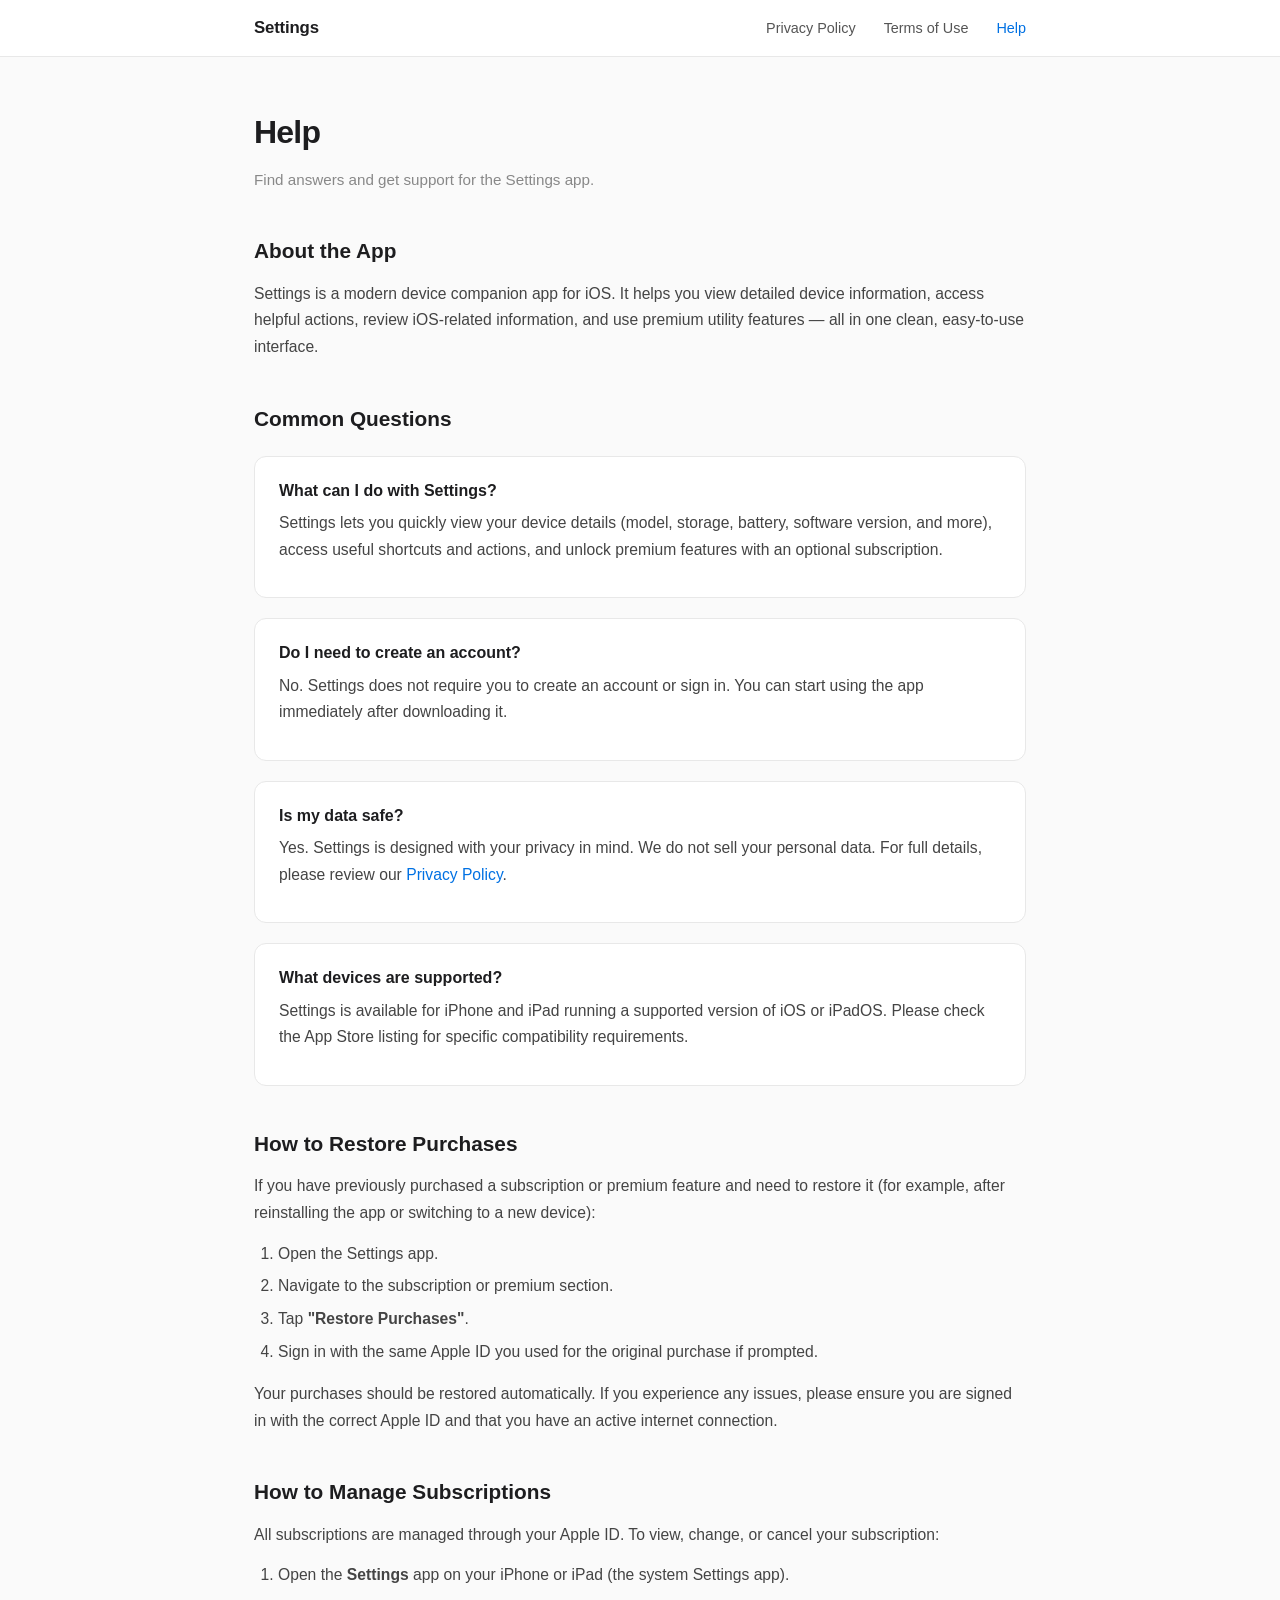
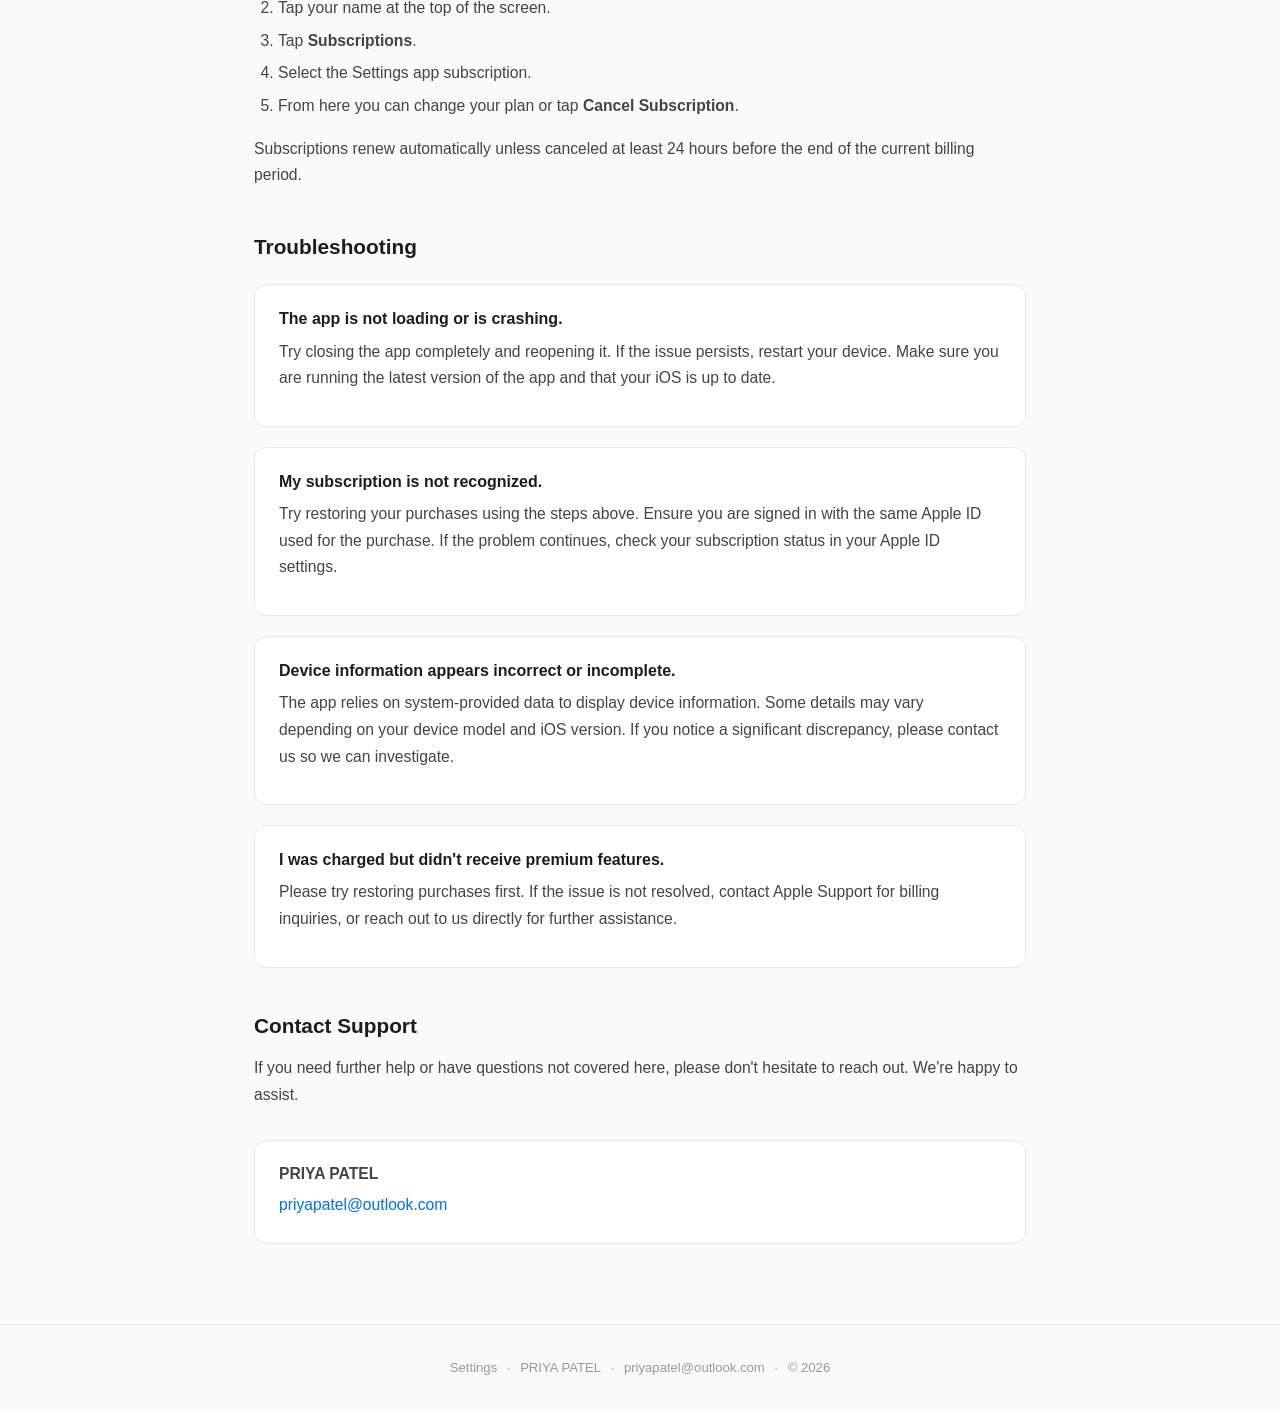
==== help.html @ b26c0532 "Add legal and help pages for Settings iOS app Static site with Privacy Policy, Terms of Use, Help, a" ====
<!DOCTYPE html>
<html lang="en">
<head>
  <meta charset="UTF-8">
  <meta name="viewport" content="width=device-width, initial-scale=1.0">
  <title>Help — Settings</title>
  <meta name="description" content="Help and support for the Settings iOS app by PRIYA PATEL.">
  <link rel="stylesheet" href="styles.css">
</head>
<body>

  <nav class="site-nav">
    <div class="nav-inner">
      <span class="brand">Settings</span>
      <ul class="nav-links">
        <li><a href="privacy.html">Privacy Policy</a></li>
        <li><a href="terms.html">Terms of Use</a></li>
        <li><a href="help.html" class="active">Help</a></li>
      </ul>
    </div>
  </nav>

  <main class="page">
    <h1>Help</h1>
    <p class="subtitle">Find answers and get support for the Settings app.</p>

    <h2>About the App</h2>
    <p>Settings is a modern device companion app for iOS. It helps you view detailed device information, access helpful actions, review iOS-related information, and use premium utility features — all in one clean, easy-to-use interface.</p>

    <h2>Common Questions</h2>

    <div class="faq-item">
      <strong>What can I do with Settings?</strong>
      <p>Settings lets you quickly view your device details (model, storage, battery, software version, and more), access useful shortcuts and actions, and unlock premium features with an optional subscription.</p>
    </div>

    <div class="faq-item">
      <strong>Do I need to create an account?</strong>
      <p>No. Settings does not require you to create an account or sign in. You can start using the app immediately after downloading it.</p>
    </div>

    <div class="faq-item">
      <strong>Is my data safe?</strong>
      <p>Yes. Settings is designed with your privacy in mind. We do not sell your personal data. For full details, please review our <a href="privacy.html">Privacy Policy</a>.</p>
    </div>

    <div class="faq-item">
      <strong>What devices are supported?</strong>
      <p>Settings is available for iPhone and iPad running a supported version of iOS or iPadOS. Please check the App Store listing for specific compatibility requirements.</p>
    </div>

    <h2>How to Restore Purchases</h2>
    <p>If you have previously purchased a subscription or premium feature and need to restore it (for example, after reinstalling the app or switching to a new device):</p>
    <ol>
      <li>Open the Settings app.</li>
      <li>Navigate to the subscription or premium section.</li>
      <li>Tap <strong>"Restore Purchases"</strong>.</li>
      <li>Sign in with the same Apple ID you used for the original purchase if prompted.</li>
    </ol>
    <p>Your purchases should be restored automatically. If you experience any issues, please ensure you are signed in with the correct Apple ID and that you have an active internet connection.</p>

    <h2>How to Manage Subscriptions</h2>
    <p>All subscriptions are managed through your Apple ID. To view, change, or cancel your subscription:</p>
    <ol>
      <li>Open the <strong>Settings</strong> app on your iPhone or iPad (the system Settings app).</li>
      <li>Tap your name at the top of the screen.</li>
      <li>Tap <strong>Subscriptions</strong>.</li>
      <li>Select the Settings app subscription.</li>
      <li>From here you can change your plan or tap <strong>Cancel Subscription</strong>.</li>
    </ol>
    <p>Subscriptions renew automatically unless canceled at least 24 hours before the end of the current billing period.</p>

    <h2>Troubleshooting</h2>

    <div class="faq-item">
      <strong>The app is not loading or is crashing.</strong>
      <p>Try closing the app completely and reopening it. If the issue persists, restart your device. Make sure you are running the latest version of the app and that your iOS is up to date.</p>
    </div>

    <div class="faq-item">
      <strong>My subscription is not recognized.</strong>
      <p>Try restoring your purchases using the steps above. Ensure you are signed in with the same Apple ID used for the purchase. If the problem continues, check your subscription status in your Apple ID settings.</p>
    </div>

    <div class="faq-item">
      <strong>Device information appears incorrect or incomplete.</strong>
      <p>The app relies on system-provided data to display device information. Some details may vary depending on your device model and iOS version. If you notice a significant discrepancy, please contact us so we can investigate.</p>
    </div>

    <div class="faq-item">
      <strong>I was charged but didn't receive premium features.</strong>
      <p>Please try restoring purchases first. If the issue is not resolved, contact Apple Support for billing inquiries, or reach out to us directly for further assistance.</p>
    </div>

    <h2>Contact Support</h2>
    <p>If you need further help or have questions not covered here, please don't hesitate to reach out. We're happy to assist.</p>
    <div class="contact-box">
      <p><strong>PRIYA PATEL</strong></p>
      <p><a href="mailto:priyapatel@outlook.com">priyapatel@outlook.com</a></p>
    </div>
  </main>

  <footer class="site-footer">
    <span>Settings</span> &middot;
    <span>PRIYA PATEL</span> &middot;
    <span><a href="mailto:priyapatel@outlook.com">priyapatel@outlook.com</a></span> &middot;
    <span>&copy; 2026</span>
  </footer>

</body>
</html>
---- styles.css ----
/* ===== Settings — Legal & Help Site ===== */

*,
*::before,
*::after {
  margin: 0;
  padding: 0;
  box-sizing: border-box;
}

html {
  font-size: 16px;
  -webkit-text-size-adjust: 100%;
}

body {
  font-family: -apple-system, BlinkMacSystemFont, "Segoe UI", Roboto,
    Helvetica, Arial, sans-serif, "Apple Color Emoji", "Segoe UI Emoji";
  color: #1d1d1f;
  background: #fafafa;
  line-height: 1.7;
  -webkit-font-smoothing: antialiased;
}

a {
  color: #0071e3;
  text-decoration: none;
}

a:hover {
  text-decoration: underline;
}

/* ---- Navigation ---- */

.site-nav {
  position: sticky;
  top: 0;
  z-index: 100;
  background: rgba(255, 255, 255, 0.92);
  backdrop-filter: blur(12px);
  -webkit-backdrop-filter: blur(12px);
  border-bottom: 1px solid #e8e8e8;
}

.site-nav .nav-inner {
  max-width: 820px;
  margin: 0 auto;
  padding: 0 24px;
  display: flex;
  align-items: center;
  justify-content: space-between;
  height: 56px;
}

.site-nav .brand {
  font-weight: 700;
  font-size: 1.05rem;
  color: #1d1d1f;
  letter-spacing: -0.01em;
}

.site-nav .nav-links {
  display: flex;
  gap: 28px;
  list-style: none;
}

.site-nav .nav-links a {
  font-size: 0.9rem;
  font-weight: 500;
  color: #555;
  transition: color 0.2s;
  padding: 6px 0;
}

.site-nav .nav-links a:hover,
.site-nav .nav-links a.active {
  color: #0071e3;
  text-decoration: none;
}

/* ---- Main content ---- */

.page {
  max-width: 820px;
  margin: 0 auto;
  padding: 48px 24px 80px;
}

.page h1 {
  font-size: 2rem;
  font-weight: 700;
  letter-spacing: -0.025em;
  margin-bottom: 8px;
  color: #1d1d1f;
}

.page .subtitle {
  font-size: 0.95rem;
  color: #888;
  margin-bottom: 40px;
}

.page h2 {
  font-size: 1.3rem;
  font-weight: 650;
  margin-top: 40px;
  margin-bottom: 12px;
  color: #1d1d1f;
}

.page h3 {
  font-size: 1.05rem;
  font-weight: 600;
  margin-top: 28px;
  margin-bottom: 8px;
}

.page p,
.page li {
  font-size: 0.98rem;
  color: #444;
  margin-bottom: 14px;
}

.page ul,
.page ol {
  padding-left: 24px;
  margin-bottom: 16px;
}

.page li {
  margin-bottom: 6px;
}

.page .contact-box {
  margin-top: 32px;
  padding: 20px 24px;
  background: #fff;
  border: 1px solid #e8e8e8;
  border-radius: 12px;
}

.page .contact-box p {
  margin-bottom: 4px;
}

/* ---- FAQ / Help cards ---- */

.faq-item {
  margin-top: 20px;
  padding: 20px 24px;
  background: #fff;
  border: 1px solid #e8e8e8;
  border-radius: 12px;
}

.faq-item strong {
  display: block;
  margin-bottom: 6px;
  color: #1d1d1f;
}

/* ---- Index hero ---- */

.hero {
  text-align: center;
  padding: 80px 24px 48px;
}

.hero h1 {
  font-size: 2.4rem;
  margin-bottom: 12px;
}

.hero p {
  font-size: 1.05rem;
  color: #666;
  max-width: 520px;
  margin: 0 auto 40px;
}

.card-grid {
  display: grid;
  grid-template-columns: repeat(auto-fit, minmax(220px, 1fr));
  gap: 20px;
  max-width: 820px;
  margin: 0 auto;
  padding: 0 24px 80px;
}

.card {
  background: #fff;
  border: 1px solid #e8e8e8;
  border-radius: 14px;
  padding: 28px 24px;
  text-align: center;
  transition: box-shadow 0.2s, transform 0.2s;
}

.card:hover {
  box-shadow: 0 4px 20px rgba(0, 0, 0, 0.06);
  transform: translateY(-2px);
}

.card h2 {
  font-size: 1.15rem;
  margin-bottom: 8px;
  color: #1d1d1f;
}

.card p {
  font-size: 0.9rem;
  color: #666;
  margin-bottom: 16px;
}

.card .btn {
  display: inline-block;
  padding: 10px 22px;
  font-size: 0.88rem;
  font-weight: 600;
  color: #fff;
  background: #0071e3;
  border-radius: 8px;
  transition: background 0.2s;
}

.card .btn:hover {
  background: #005bb5;
  text-decoration: none;
}

/* ---- Footer ---- */

.site-footer {
  text-align: center;
  padding: 32px 24px;
  font-size: 0.82rem;
  color: #999;
  border-top: 1px solid #e8e8e8;
}

.site-footer span {
  display: inline-block;
  margin: 0 6px;
}

.site-footer a {
  color: #999;
}

.site-footer a:hover {
  color: #0071e3;
}

/* ---- Responsive ---- */

@media (max-width: 600px) {
  .site-nav .nav-inner {
    flex-direction: column;
    height: auto;
    padding: 12px 20px;
    gap: 8px;
  }

  .site-nav .nav-links {
    gap: 20px;
  }

  .site-nav .nav-links a {
    font-size: 0.85rem;
  }

  .page {
    padding: 32px 20px 60px;
  }

  .page h1 {
    font-size: 1.6rem;
  }

  .hero {
    padding: 48px 20px 32px;
  }

  .hero h1 {
    font-size: 1.8rem;
  }

  .card-grid {
    padding: 0 20px 60px;
  }
}
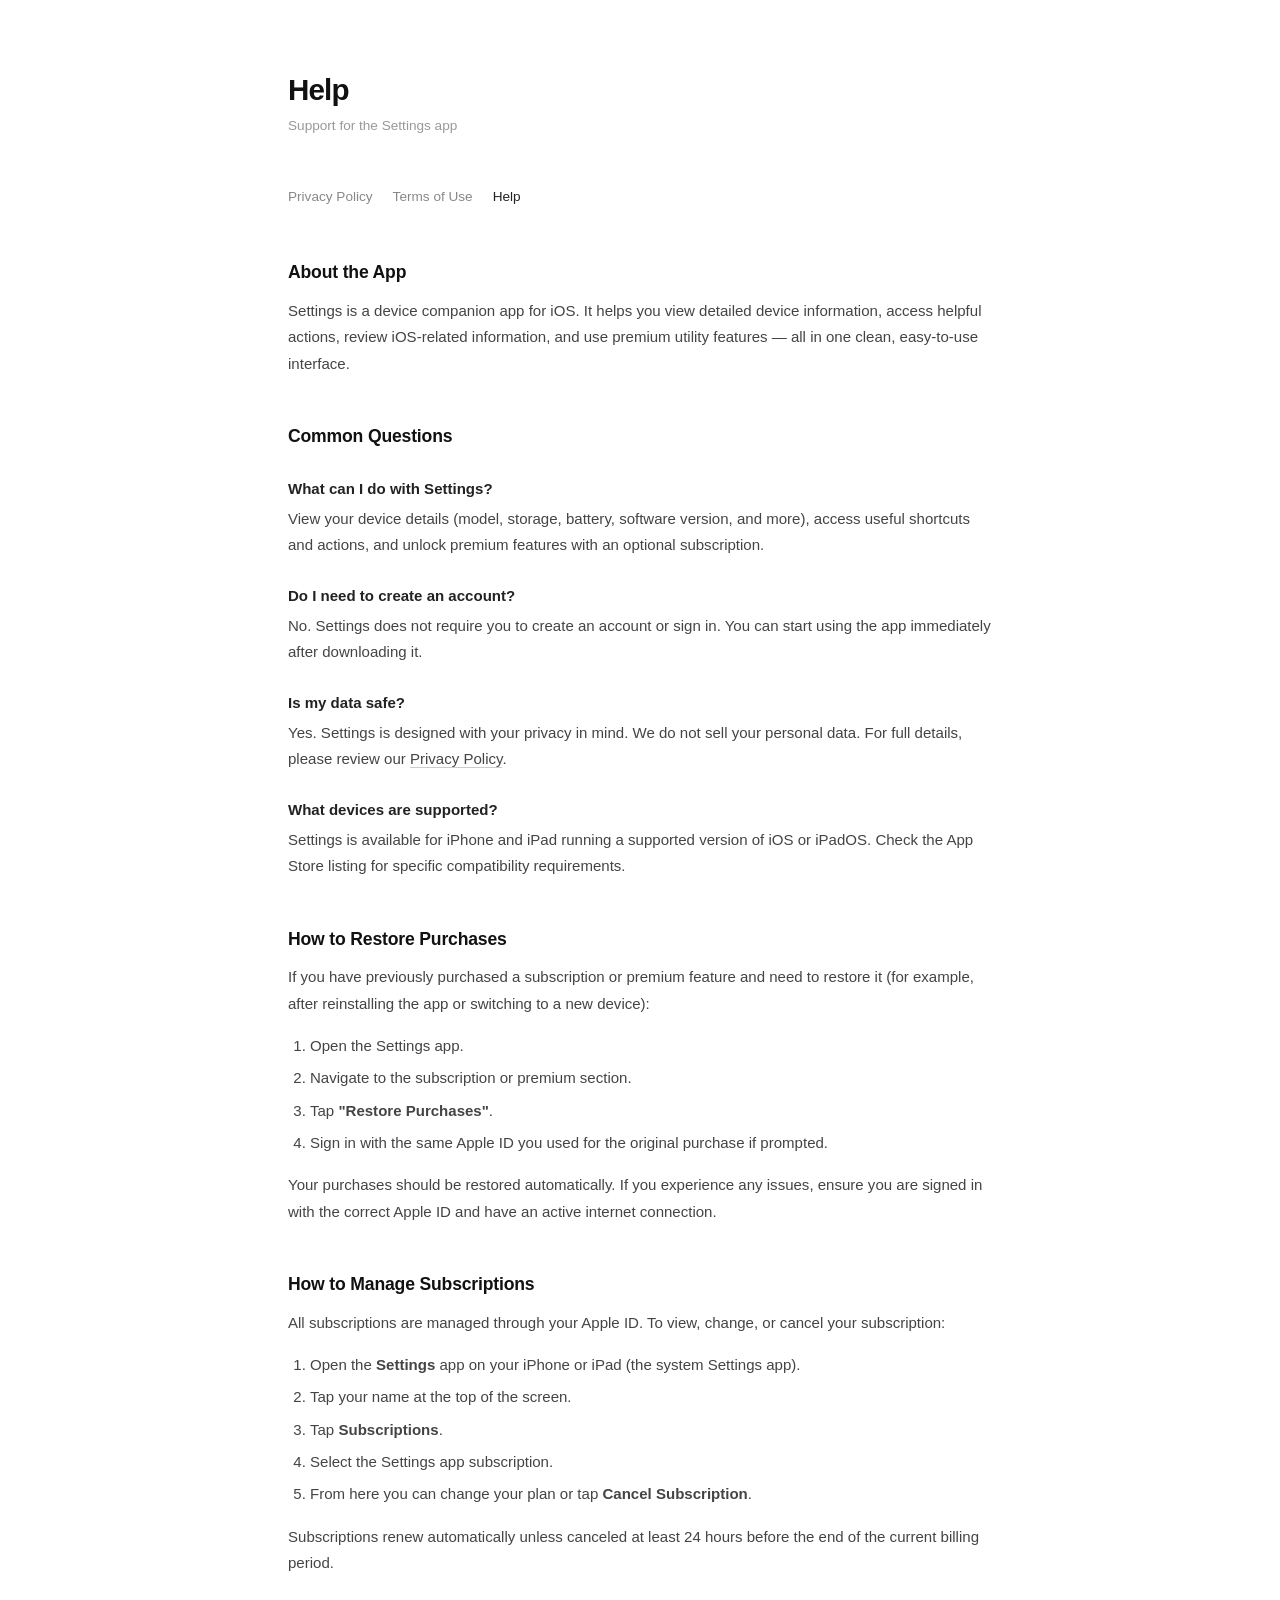
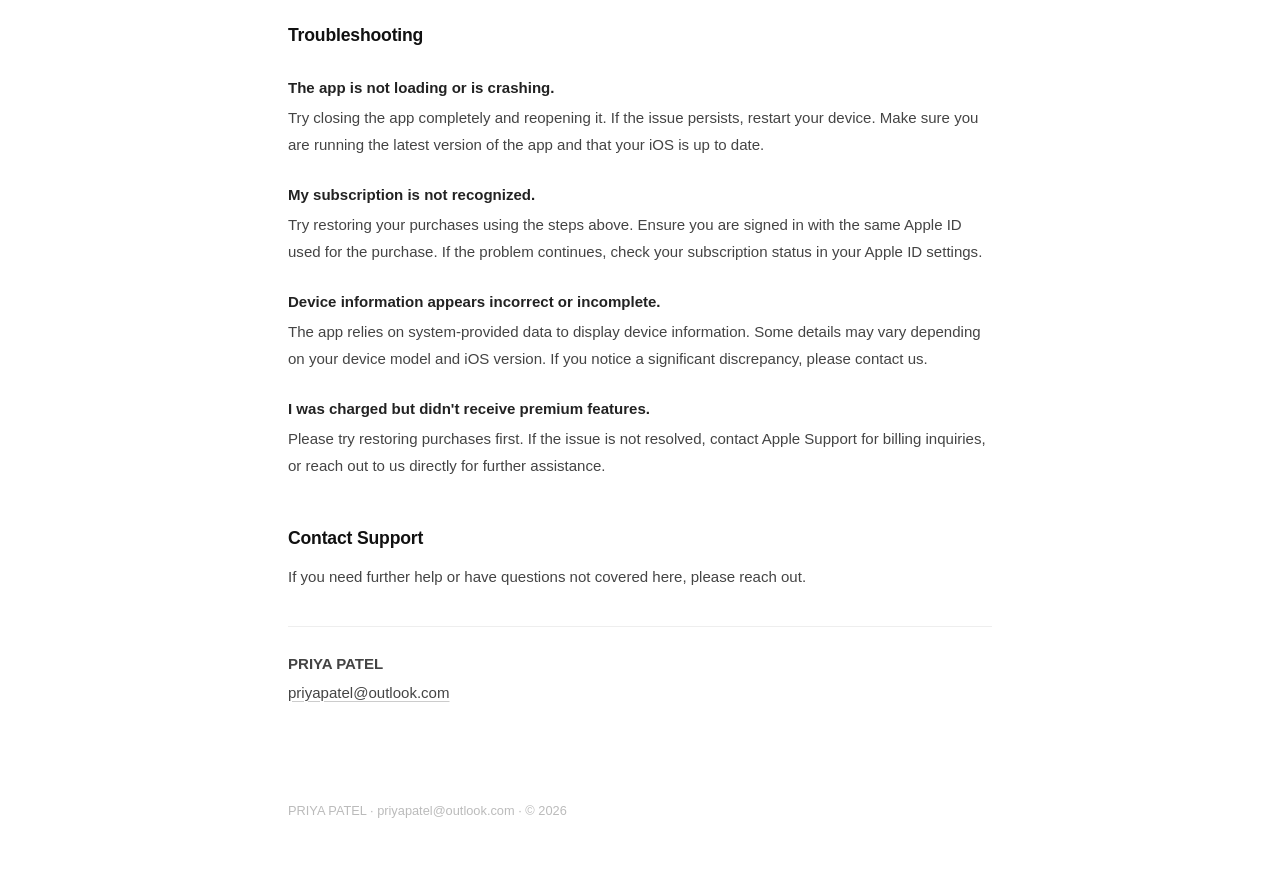
==== commit 5962b31c: "Redesign site with minimal premium aesthetic Remove nav bar, hero section, and heavy branding. Repla" ====
--- a/help.html
+++ b/help.html
@@ -9,45 +9,34 @@
 </head>
 <body>
 
-  <nav class="site-nav">
-    <div class="nav-inner">
-      <span class="brand">Settings</span>
-      <ul class="nav-links">
-        <li><a href="privacy.html">Privacy Policy</a></li>
-        <li><a href="terms.html">Terms of Use</a></li>
-        <li><a href="help.html" class="active">Help</a></li>
-      </ul>
-    </div>
-  </nav>
-
   <main class="page">
     <h1>Help</h1>
-    <p class="subtitle">Find answers and get support for the Settings app.</p>
+    <p class="meta">Support for the Settings app</p>
+
+    <nav class="page-links">
+      <a href="privacy.html">Privacy Policy</a>
+      <a href="terms.html">Terms of Use</a>
+      <a href="help.html" class="current">Help</a>
+    </nav>
 
     <h2>About the App</h2>
-    <p>Settings is a modern device companion app for iOS. It helps you view detailed device information, access helpful actions, review iOS-related information, and use premium utility features — all in one clean, easy-to-use interface.</p>
+    <p>Settings is a device companion app for iOS. It helps you view detailed device information, access helpful actions, review iOS-related information, and use premium utility features — all in one clean, easy-to-use interface.</p>
 
     <h2>Common Questions</h2>
 
-    <div class="faq-item">
-      <strong>What can I do with Settings?</strong>
-      <p>Settings lets you quickly view your device details (model, storage, battery, software version, and more), access useful shortcuts and actions, and unlock premium features with an optional subscription.</p>
-    </div>
+    <dl class="faq">
+      <dt>What can I do with Settings?</dt>
+      <dd>View your device details (model, storage, battery, software version, and more), access useful shortcuts and actions, and unlock premium features with an optional subscription.</dd>
 
-    <div class="faq-item">
-      <strong>Do I need to create an account?</strong>
-      <p>No. Settings does not require you to create an account or sign in. You can start using the app immediately after downloading it.</p>
-    </div>
+      <dt>Do I need to create an account?</dt>
+      <dd>No. Settings does not require you to create an account or sign in. You can start using the app immediately after downloading it.</dd>
 
-    <div class="faq-item">
-      <strong>Is my data safe?</strong>
-      <p>Yes. Settings is designed with your privacy in mind. We do not sell your personal data. For full details, please review our <a href="privacy.html">Privacy Policy</a>.</p>
-    </div>
+      <dt>Is my data safe?</dt>
+      <dd>Yes. Settings is designed with your privacy in mind. We do not sell your personal data. For full details, please review our <a href="privacy.html">Privacy Policy</a>.</dd>
 
-    <div class="faq-item">
-      <strong>What devices are supported?</strong>
-      <p>Settings is available for iPhone and iPad running a supported version of iOS or iPadOS. Please check the App Store listing for specific compatibility requirements.</p>
-    </div>
+      <dt>What devices are supported?</dt>
+      <dd>Settings is available for iPhone and iPad running a supported version of iOS or iPadOS. Check the App Store listing for specific compatibility requirements.</dd>
+    </dl>
 
     <h2>How to Restore Purchases</h2>
     <p>If you have previously purchased a subscription or premium feature and need to restore it (for example, after reinstalling the app or switching to a new device):</p>
@@ -57,7 +46,7 @@
       <li>Tap <strong>"Restore Purchases"</strong>.</li>
       <li>Sign in with the same Apple ID you used for the original purchase if prompted.</li>
     </ol>
-    <p>Your purchases should be restored automatically. If you experience any issues, please ensure you are signed in with the correct Apple ID and that you have an active internet connection.</p>
+    <p>Your purchases should be restored automatically. If you experience any issues, ensure you are signed in with the correct Apple ID and have an active internet connection.</p>
 
     <h2>How to Manage Subscriptions</h2>
     <p>All subscriptions are managed through your Apple ID. To view, change, or cancel your subscription:</p>
@@ -72,39 +61,30 @@
 
     <h2>Troubleshooting</h2>
 
-    <div class="faq-item">
-      <strong>The app is not loading or is crashing.</strong>
-      <p>Try closing the app completely and reopening it. If the issue persists, restart your device. Make sure you are running the latest version of the app and that your iOS is up to date.</p>
-    </div>
+    <dl class="faq">
+      <dt>The app is not loading or is crashing.</dt>
+      <dd>Try closing the app completely and reopening it. If the issue persists, restart your device. Make sure you are running the latest version of the app and that your iOS is up to date.</dd>
 
-    <div class="faq-item">
-      <strong>My subscription is not recognized.</strong>
-      <p>Try restoring your purchases using the steps above. Ensure you are signed in with the same Apple ID used for the purchase. If the problem continues, check your subscription status in your Apple ID settings.</p>
-    </div>
+      <dt>My subscription is not recognized.</dt>
+      <dd>Try restoring your purchases using the steps above. Ensure you are signed in with the same Apple ID used for the purchase. If the problem continues, check your subscription status in your Apple ID settings.</dd>
 
-    <div class="faq-item">
-      <strong>Device information appears incorrect or incomplete.</strong>
-      <p>The app relies on system-provided data to display device information. Some details may vary depending on your device model and iOS version. If you notice a significant discrepancy, please contact us so we can investigate.</p>
-    </div>
+      <dt>Device information appears incorrect or incomplete.</dt>
+      <dd>The app relies on system-provided data to display device information. Some details may vary depending on your device model and iOS version. If you notice a significant discrepancy, please contact us.</dd>
 
-    <div class="faq-item">
-      <strong>I was charged but didn't receive premium features.</strong>
-      <p>Please try restoring purchases first. If the issue is not resolved, contact Apple Support for billing inquiries, or reach out to us directly for further assistance.</p>
-    </div>
+      <dt>I was charged but didn't receive premium features.</dt>
+      <dd>Please try restoring purchases first. If the issue is not resolved, contact Apple Support for billing inquiries, or reach out to us directly for further assistance.</dd>
+    </dl>
 
     <h2>Contact Support</h2>
-    <p>If you need further help or have questions not covered here, please don't hesitate to reach out. We're happy to assist.</p>
-    <div class="contact-box">
+    <p>If you need further help or have questions not covered here, please reach out.</p>
+    <div class="contact">
       <p><strong>PRIYA PATEL</strong></p>
       <p><a href="mailto:priyapatel@outlook.com">priyapatel@outlook.com</a></p>
     </div>
   </main>
 
-  <footer class="site-footer">
-    <span>Settings</span> &middot;
-    <span>PRIYA PATEL</span> &middot;
-    <span><a href="mailto:priyapatel@outlook.com">priyapatel@outlook.com</a></span> &middot;
-    <span>&copy; 2026</span>
+  <footer class="footer">
+    PRIYA PATEL<span class="footer-sep"></span><a href="mailto:priyapatel@outlook.com">priyapatel@outlook.com</a><span class="footer-sep"></span>&copy; 2026
   </footer>
 
 </body>
--- a/styles.css
+++ b/styles.css
@@ -1,4 +1,4 @@
-/* ===== Settings — Legal & Help Site ===== */
+/* ===== Minimal Legal Site ===== */
 
 *,
 *::before,
@@ -16,280 +16,235 @@
 body {
   font-family: -apple-system, BlinkMacSystemFont, "Segoe UI", Roboto,
     Helvetica, Arial, sans-serif, "Apple Color Emoji", "Segoe UI Emoji";
-  color: #1d1d1f;
-  background: #fafafa;
-  line-height: 1.7;
+  color: #222;
+  background: #fff;
+  line-height: 1.75;
   -webkit-font-smoothing: antialiased;
+  -moz-osx-font-smoothing: grayscale;
 }
 
 a {
-  color: #0071e3;
+  color: #222;
+  text-decoration-color: #ccc;
+  text-underline-offset: 3px;
+  transition: text-decoration-color 0.2s;
+}
+
+a:hover {
+  text-decoration-color: #222;
+}
+
+/* ---- Page container ---- */
+
+.page {
+  max-width: 760px;
+  margin: 0 auto;
+  padding: 72px 28px 60px;
+}
+
+.page h1 {
+  font-size: 1.85rem;
+  font-weight: 680;
+  letter-spacing: -0.03em;
+  line-height: 1.2;
+  color: #111;
+  margin-bottom: 6px;
+}
+
+.page .meta {
+  font-size: 0.85rem;
+  color: #999;
+  margin-bottom: 48px;
+}
+
+/* ---- Nav links row ---- */
+
+.page-links {
+  display: flex;
+  gap: 20px;
+  margin-bottom: 48px;
+  font-size: 0.85rem;
+}
+
+.page-links a {
+  color: #888;
   text-decoration: none;
-}
-
-a:hover {
-  text-decoration: underline;
-}
-
-/* ---- Navigation ---- */
-
-.site-nav {
-  position: sticky;
-  top: 0;
-  z-index: 100;
-  background: rgba(255, 255, 255, 0.92);
-  backdrop-filter: blur(12px);
-  -webkit-backdrop-filter: blur(12px);
-  border-bottom: 1px solid #e8e8e8;
-}
-
-.site-nav .nav-inner {
-  max-width: 820px;
-  margin: 0 auto;
-  padding: 0 24px;
-  display: flex;
-  align-items: center;
-  justify-content: space-between;
-  height: 56px;
-}
-
-.site-nav .brand {
-  font-weight: 700;
-  font-size: 1.05rem;
-  color: #1d1d1f;
+  transition: color 0.2s;
+}
+
+.page-links a:hover {
+  color: #222;
+}
+
+.page-links a.current {
+  color: #222;
+  font-weight: 500;
+}
+
+/* ---- Section headings ---- */
+
+.page h2 {
+  font-size: 1.1rem;
+  font-weight: 620;
+  color: #111;
+  margin-top: 44px;
+  margin-bottom: 10px;
   letter-spacing: -0.01em;
 }
 
-.site-nav .nav-links {
-  display: flex;
-  gap: 28px;
-  list-style: none;
-}
-
-.site-nav .nav-links a {
-  font-size: 0.9rem;
-  font-weight: 500;
-  color: #555;
-  transition: color 0.2s;
-  padding: 6px 0;
-}
-
-.site-nav .nav-links a:hover,
-.site-nav .nav-links a.active {
-  color: #0071e3;
-  text-decoration: none;
-}
-
-/* ---- Main content ---- */
-
-.page {
-  max-width: 820px;
-  margin: 0 auto;
-  padding: 48px 24px 80px;
-}
-
-.page h1 {
-  font-size: 2rem;
-  font-weight: 700;
-  letter-spacing: -0.025em;
-  margin-bottom: 8px;
-  color: #1d1d1f;
-}
-
-.page .subtitle {
+.page h3 {
   font-size: 0.95rem;
-  color: #888;
-  margin-bottom: 40px;
-}
-
-.page h2 {
-  font-size: 1.3rem;
-  font-weight: 650;
-  margin-top: 40px;
-  margin-bottom: 12px;
-  color: #1d1d1f;
-}
-
-.page h3 {
-  font-size: 1.05rem;
   font-weight: 600;
+  color: #333;
   margin-top: 28px;
-  margin-bottom: 8px;
-}
-
-.page p,
-.page li {
-  font-size: 0.98rem;
-  color: #444;
-  margin-bottom: 14px;
+  margin-bottom: 6px;
+}
+
+/* ---- Body text ---- */
+
+.page p {
+  font-size: 0.94rem;
+  color: #444;
+  margin-bottom: 16px;
 }
 
 .page ul,
 .page ol {
-  padding-left: 24px;
+  padding-left: 22px;
   margin-bottom: 16px;
 }
 
 .page li {
+  font-size: 0.94rem;
+  color: #444;
   margin-bottom: 6px;
 }
 
-.page .contact-box {
-  margin-top: 32px;
-  padding: 20px 24px;
-  background: #fff;
-  border: 1px solid #e8e8e8;
-  border-radius: 12px;
-}
-
-.page .contact-box p {
+/* ---- Contact block ---- */
+
+.contact {
+  margin-top: 36px;
+  padding-top: 24px;
+  border-top: 1px solid #eee;
+}
+
+.contact p {
+  margin-bottom: 2px;
+}
+
+.contact a {
+  color: #444;
+}
+
+/* ---- FAQ items ---- */
+
+.faq {
+  margin-top: 16px;
+}
+
+.faq dt {
+  font-size: 0.94rem;
+  font-weight: 600;
+  color: #222;
+  margin-top: 24px;
   margin-bottom: 4px;
 }
 
-/* ---- FAQ / Help cards ---- */
-
-.faq-item {
-  margin-top: 20px;
-  padding: 20px 24px;
-  background: #fff;
-  border: 1px solid #e8e8e8;
-  border-radius: 12px;
-}
-
-.faq-item strong {
+.faq dd {
+  font-size: 0.94rem;
+  color: #444;
+  margin-bottom: 0;
+  margin-left: 0;
+}
+
+.faq dd a {
+  color: #444;
+}
+
+/* ---- Index page ---- */
+
+.index-links {
+  list-style: none;
+  padding: 0;
+  margin-top: 48px;
+}
+
+.index-links li {
+  margin-bottom: 0;
+}
+
+.index-links a {
   display: block;
-  margin-bottom: 6px;
-  color: #1d1d1f;
-}
-
-/* ---- Index hero ---- */
-
-.hero {
-  text-align: center;
-  padding: 80px 24px 48px;
-}
-
-.hero h1 {
-  font-size: 2.4rem;
-  margin-bottom: 12px;
-}
-
-.hero p {
-  font-size: 1.05rem;
-  color: #666;
-  max-width: 520px;
-  margin: 0 auto 40px;
-}
-
-.card-grid {
-  display: grid;
-  grid-template-columns: repeat(auto-fit, minmax(220px, 1fr));
-  gap: 20px;
-  max-width: 820px;
+  padding: 20px 0;
+  border-bottom: 1px solid #f0f0f0;
+  text-decoration: none;
+  transition: padding-left 0.2s;
+}
+
+.index-links li:first-child a {
+  border-top: 1px solid #f0f0f0;
+}
+
+.index-links a:hover {
+  padding-left: 6px;
+}
+
+.index-links .link-title {
+  font-size: 1rem;
+  font-weight: 560;
+  color: #111;
+  display: block;
+  margin-bottom: 2px;
+}
+
+.index-links .link-desc {
+  font-size: 0.85rem;
+  color: #999;
+}
+
+/* ---- Footer ---- */
+
+.footer {
+  max-width: 760px;
   margin: 0 auto;
-  padding: 0 24px 80px;
-}
-
-.card {
-  background: #fff;
-  border: 1px solid #e8e8e8;
-  border-radius: 14px;
-  padding: 28px 24px;
-  text-align: center;
-  transition: box-shadow 0.2s, transform 0.2s;
-}
-
-.card:hover {
-  box-shadow: 0 4px 20px rgba(0, 0, 0, 0.06);
-  transform: translateY(-2px);
-}
-
-.card h2 {
-  font-size: 1.15rem;
-  margin-bottom: 8px;
-  color: #1d1d1f;
-}
-
-.card p {
-  font-size: 0.9rem;
-  color: #666;
-  margin-bottom: 16px;
-}
-
-.card .btn {
-  display: inline-block;
-  padding: 10px 22px;
-  font-size: 0.88rem;
-  font-weight: 600;
-  color: #fff;
-  background: #0071e3;
-  border-radius: 8px;
-  transition: background 0.2s;
-}
-
-.card .btn:hover {
-  background: #005bb5;
+  padding: 32px 28px 48px;
+  font-size: 0.8rem;
+  color: #bbb;
+}
+
+.footer a {
+  color: #bbb;
   text-decoration: none;
 }
 
-/* ---- Footer ---- */
-
-.site-footer {
-  text-align: center;
-  padding: 32px 24px;
-  font-size: 0.82rem;
-  color: #999;
-  border-top: 1px solid #e8e8e8;
-}
-
-.site-footer span {
-  display: inline-block;
-  margin: 0 6px;
-}
-
-.site-footer a {
-  color: #999;
-}
-
-.site-footer a:hover {
-  color: #0071e3;
+.footer a:hover {
+  color: #888;
+}
+
+.footer-sep::before {
+  content: "\00a0\00b7\00a0";
 }
 
 /* ---- Responsive ---- */
 
 @media (max-width: 600px) {
-  .site-nav .nav-inner {
-    flex-direction: column;
-    height: auto;
-    padding: 12px 20px;
-    gap: 8px;
-  }
-
-  .site-nav .nav-links {
-    gap: 20px;
-  }
-
-  .site-nav .nav-links a {
-    font-size: 0.85rem;
-  }
-
   .page {
-    padding: 32px 20px 60px;
+    padding: 48px 22px 48px;
   }
 
   .page h1 {
-    font-size: 1.6rem;
-  }
-
-  .hero {
-    padding: 48px 20px 32px;
-  }
-
-  .hero h1 {
-    font-size: 1.8rem;
-  }
-
-  .card-grid {
-    padding: 0 20px 60px;
-  }
-}
+    font-size: 1.5rem;
+  }
+
+  .page-links {
+    gap: 16px;
+  }
+
+  .index-links a {
+    padding: 16px 0;
+  }
+
+  .footer {
+    padding: 24px 22px 40px;
+  }
+}
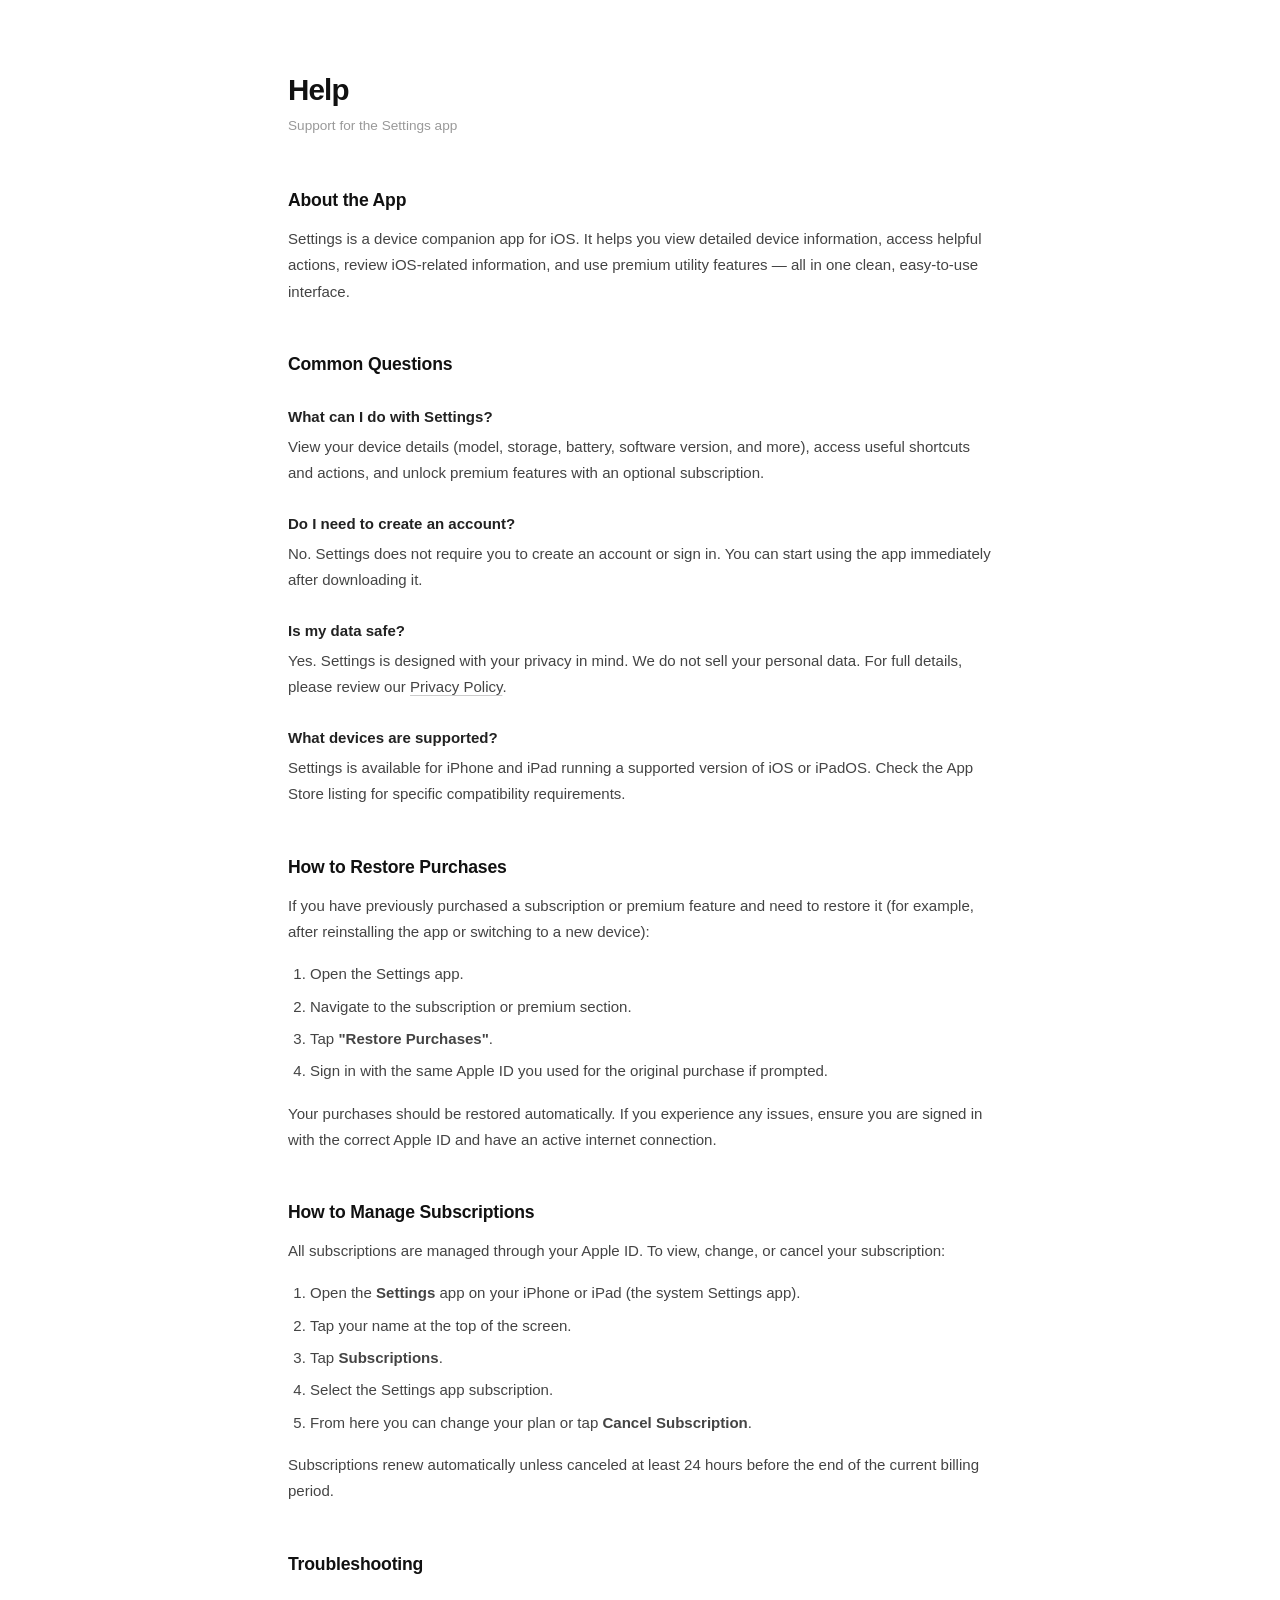
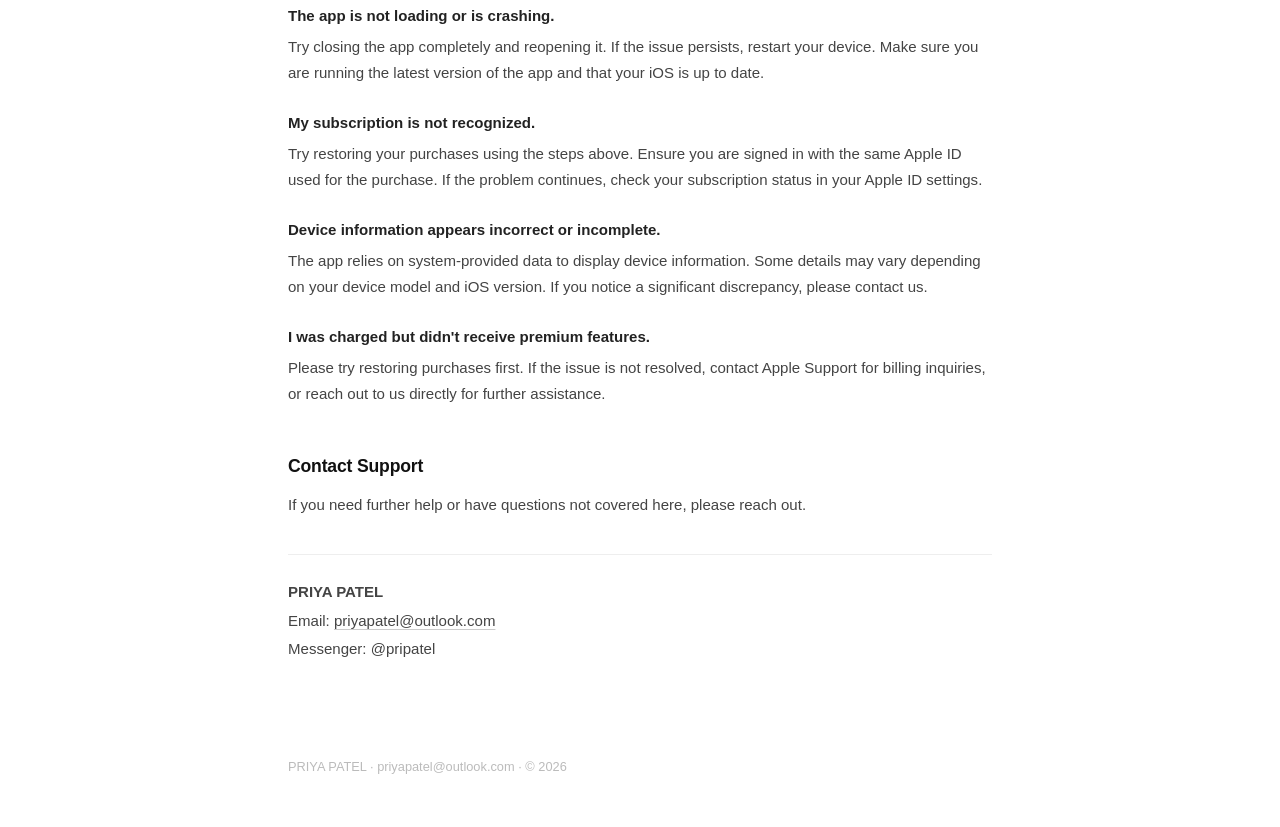
==== commit 46bc503b: "Update legal pages: remove cross-links, update date to April 10 2026, add messenger contact - Remove" ====
--- a/help.html
+++ b/help.html
@@ -12,12 +12,6 @@
   <main class="page">
     <h1>Help</h1>
     <p class="meta">Support for the Settings app</p>
-
-    <nav class="page-links">
-      <a href="privacy.html">Privacy Policy</a>
-      <a href="terms.html">Terms of Use</a>
-      <a href="help.html" class="current">Help</a>
-    </nav>
 
     <h2>About the App</h2>
     <p>Settings is a device companion app for iOS. It helps you view detailed device information, access helpful actions, review iOS-related information, and use premium utility features — all in one clean, easy-to-use interface.</p>
@@ -79,7 +73,8 @@
     <p>If you need further help or have questions not covered here, please reach out.</p>
     <div class="contact">
       <p><strong>PRIYA PATEL</strong></p>
-      <p><a href="mailto:priyapatel@outlook.com">priyapatel@outlook.com</a></p>
+      <p>Email: <a href="mailto:priyapatel@outlook.com">priyapatel@outlook.com</a></p>
+      <p>Messenger: @pripatel</p>
     </div>
   </main>
 
